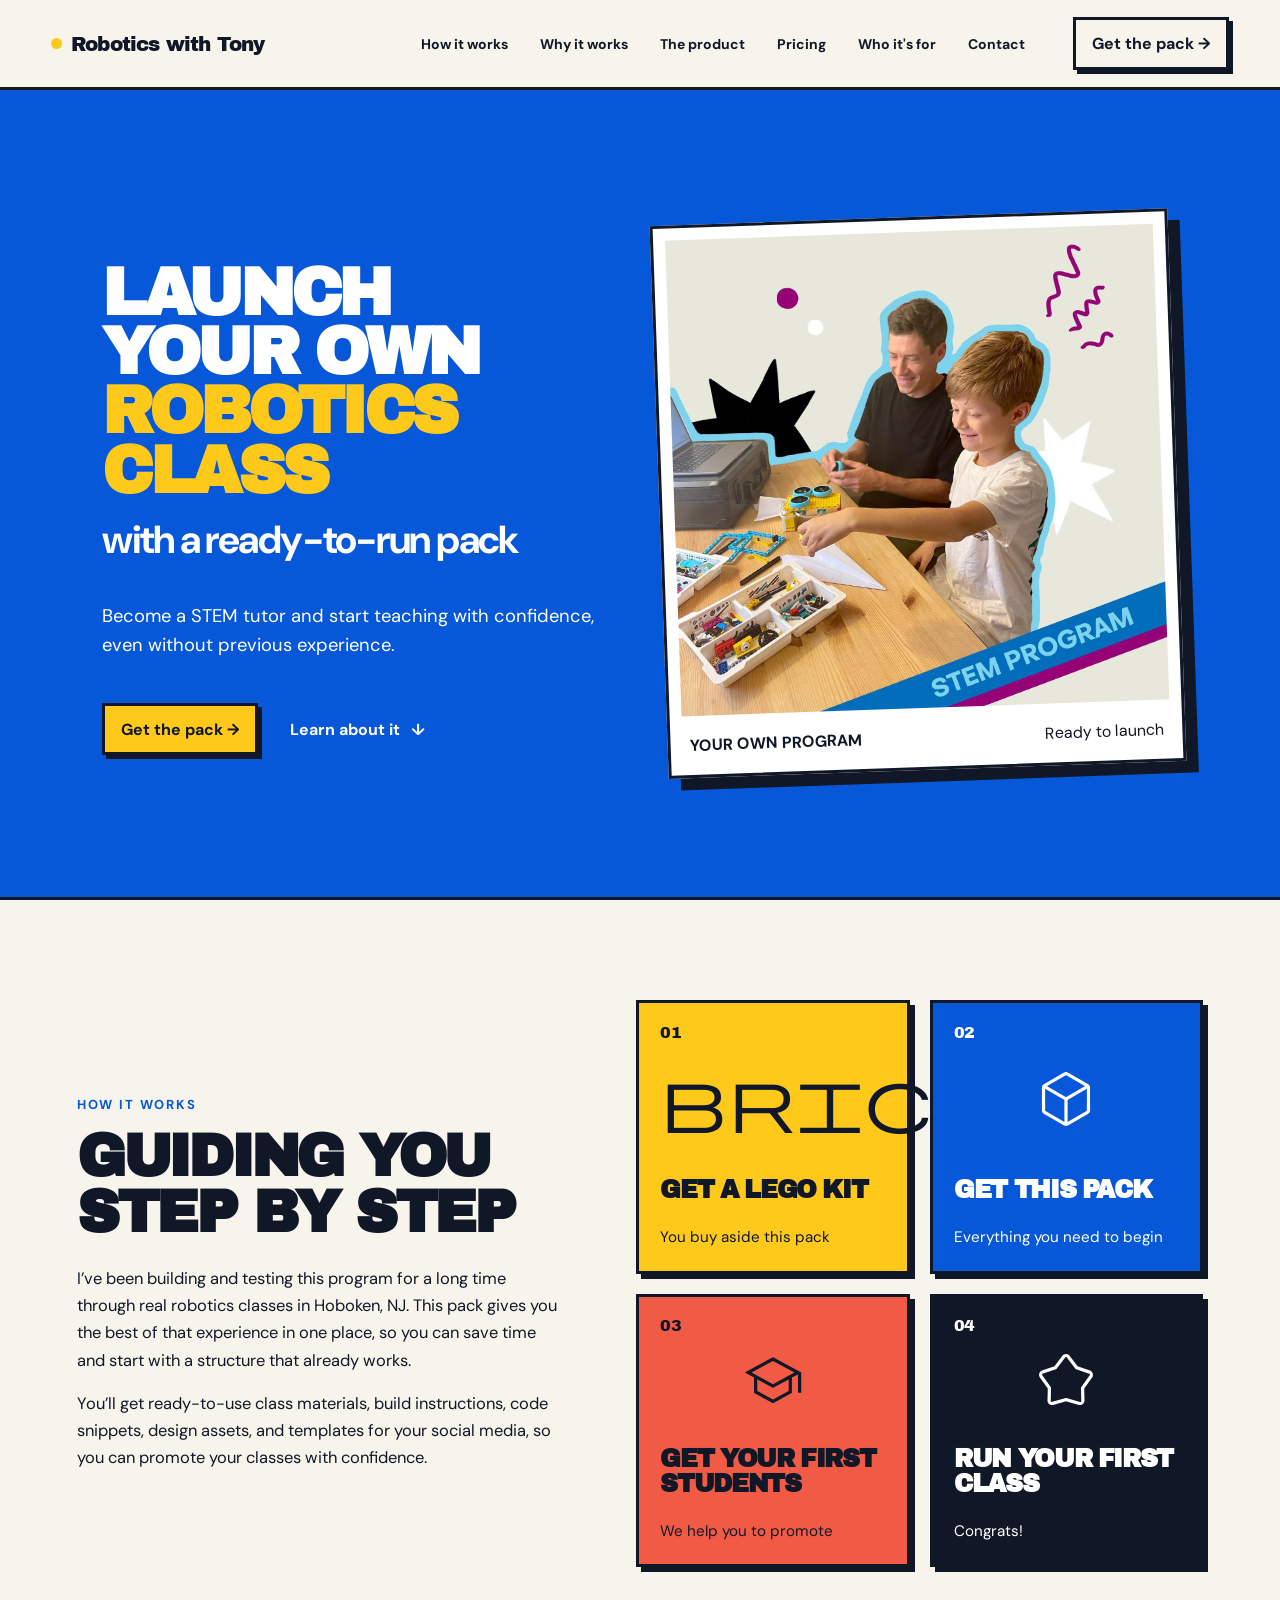
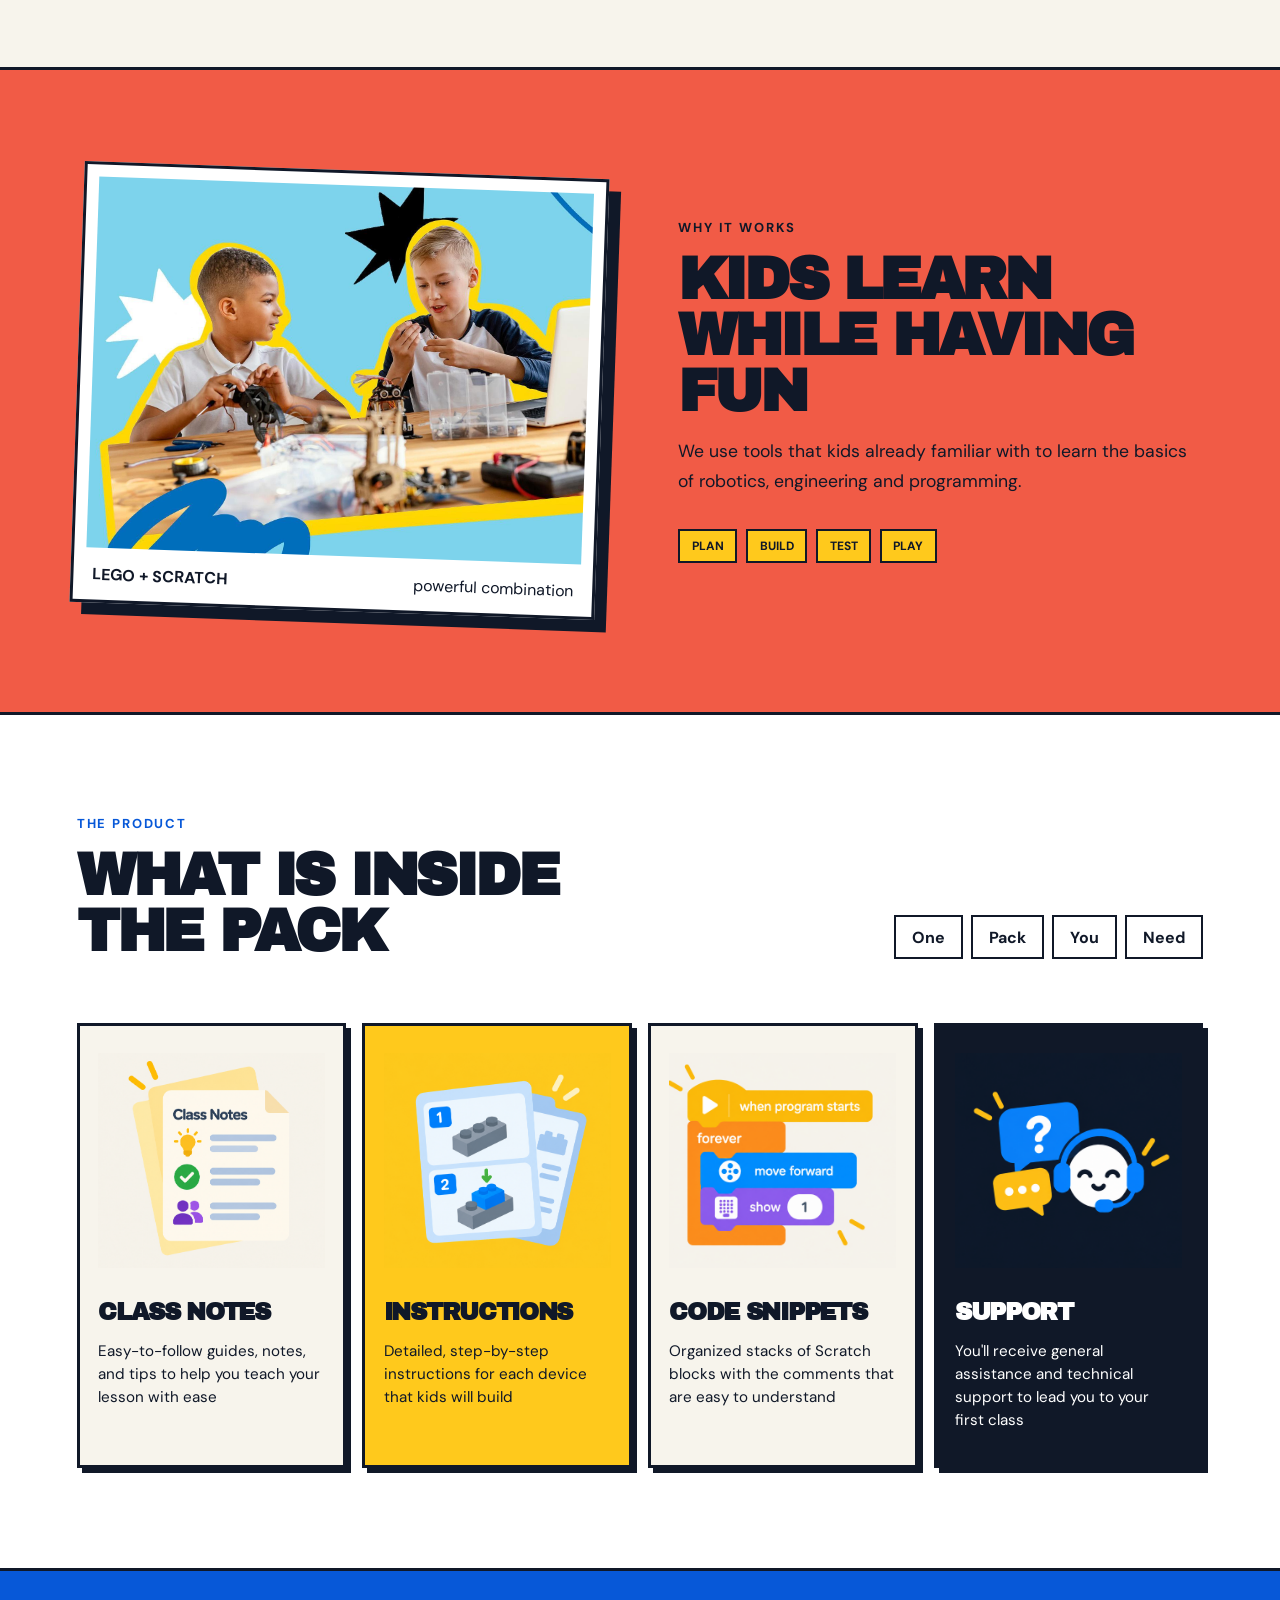
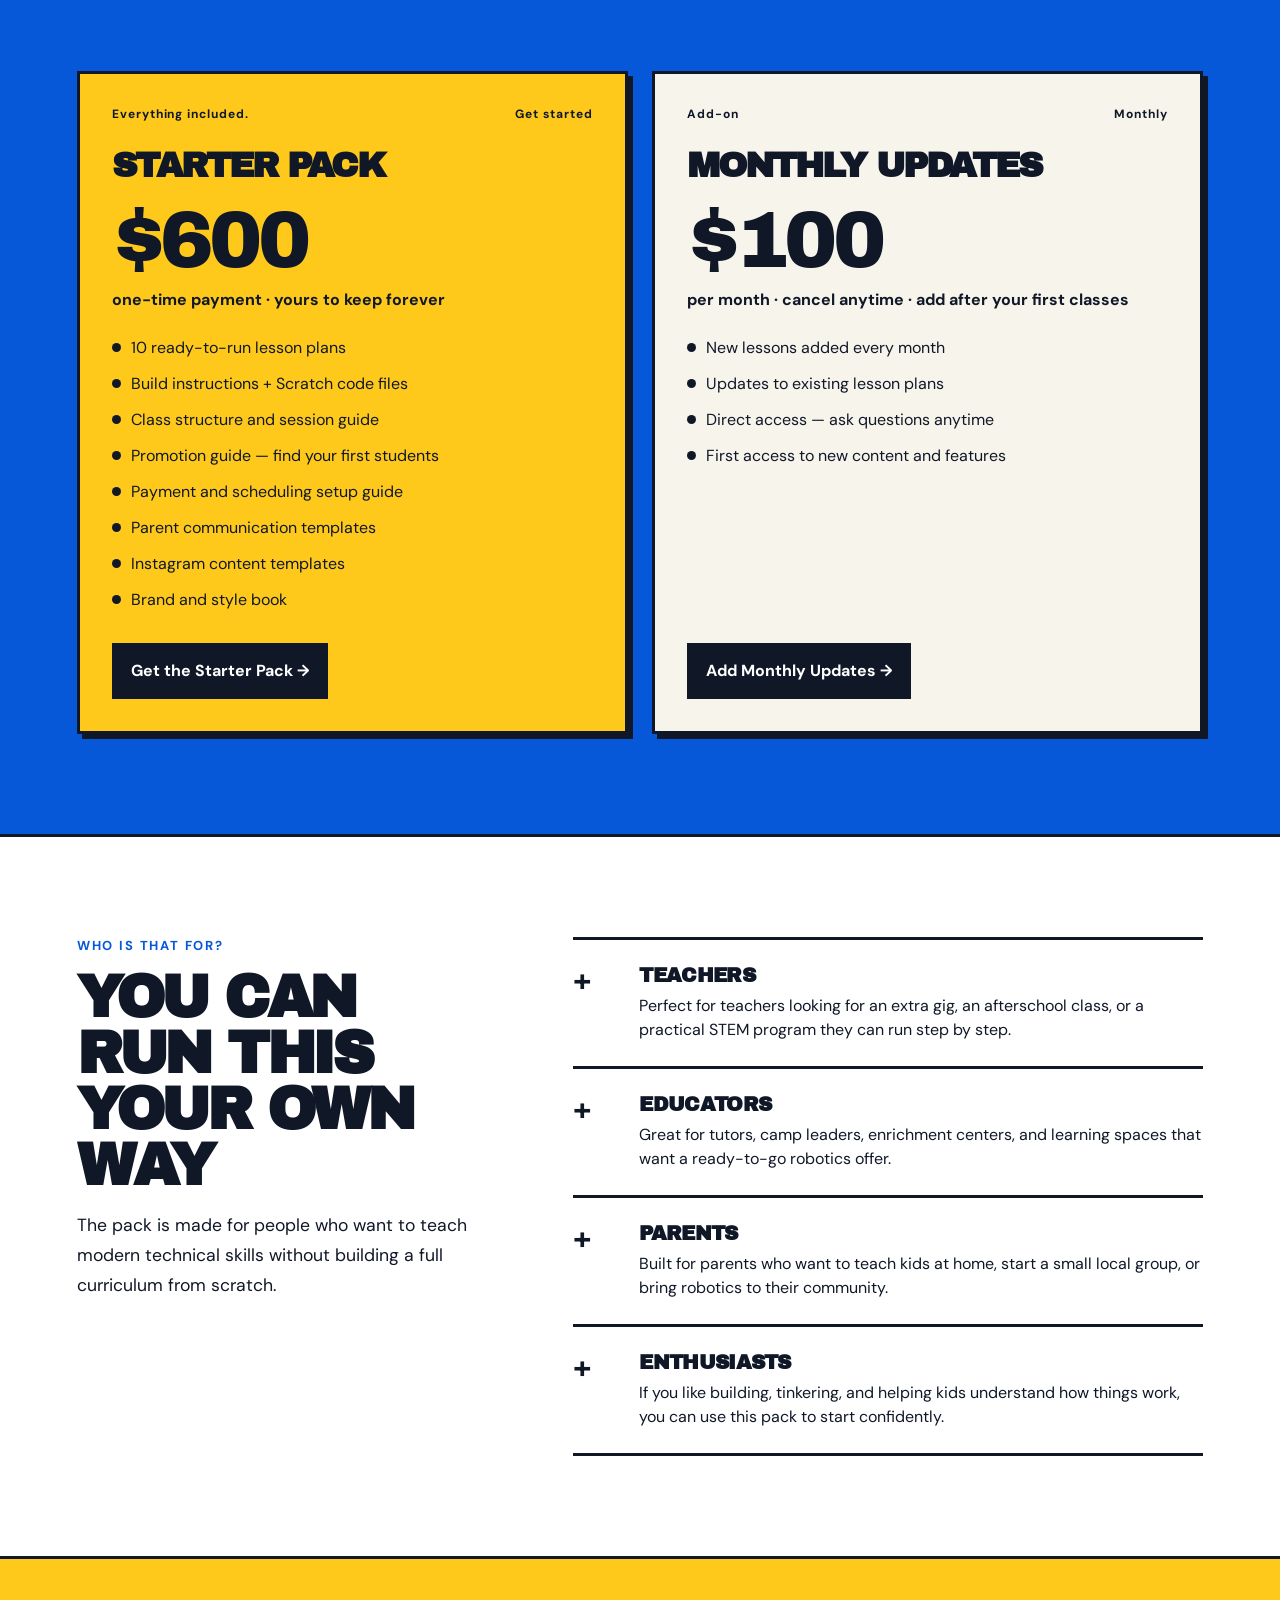
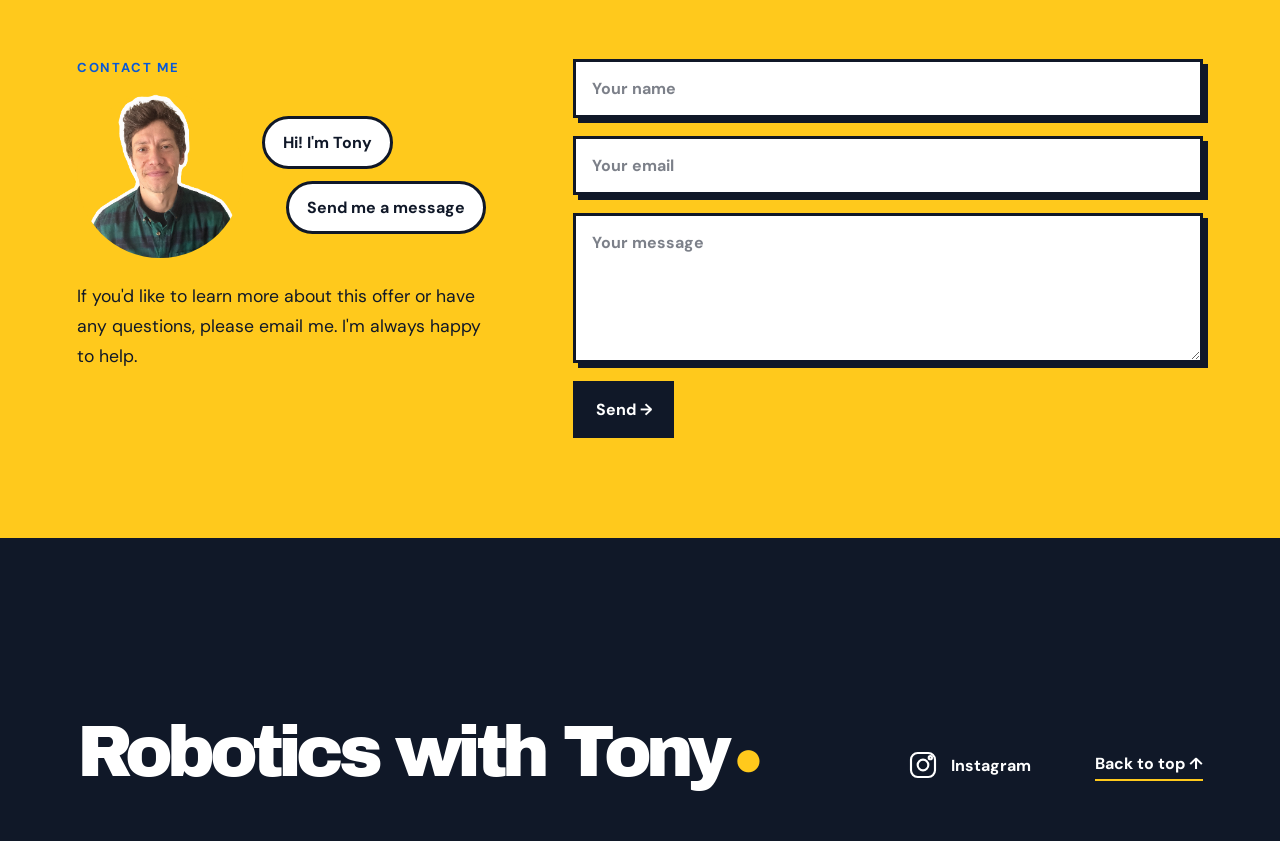
==== index.html @ be244558 "Initial website deployment" ====
<!doctype html>
<html lang="en">
<head>
  <meta charset="utf-8">
  <meta name="viewport" content="width=device-width,initial-scale=1">
  <meta name="description" content="A playful, modular robotics course pack for young builders.">
  <title>Robotics with Tony</title>
  <link href="https://fonts.googleapis.com/css2?family=Material+Symbols+Outlined:opsz,wght,FILL,GRAD@24,300,0,0" rel="stylesheet">
  <link rel="stylesheet" href="styles.css">
</head>
<body>
  <header class="site-header">
    <a class="brand" href="#top" aria-label="Robotics with Tony home"><span class="brand-dot" aria-hidden="true"></span><span>Robotics with Tony</span></a>
    <button class="menu" type="button" aria-expanded="false" aria-controls="main-nav">Menu</button>
    <nav id="main-nav" aria-label="Main navigation">
      <a href="#journey">How it works</a><a href="#project">Why it works</a><a href="#lessons">The product</a><a href="#pricing">Pricing</a><a href="#audience">Who it's for</a><a href="#pack">Contact</a>
    </nav>
    <a class="header-cta" href="payment.html?plan=starter">Get the pack <span aria-hidden="true">→</span></a>
  </header>

  <main id="top">
    <section class="hero">
      <div class="hero-copy">
        <h1 class="hero-title">Launch<br> your own<br><em>robotics class</em></h1><h2 class="hero-subtitle">with a ready-to-run pack</h2>
        <p class="lede">Become a STEM tutor and start teaching with confidence, even without previous experience.</p>
        <div class="hero-actions"><a class="button primary" href="payment.html?plan=starter">Get the pack <span aria-hidden="true">→</span></a><a class="text-link" href="#journey">Learn about it <span>↓</span></a></div>
      </div>
      <figure class="class-photo hero-photo"><img src="Us.jpg" alt="Tony teaching robotics with a student"><figcaption><b>Your own program</b><span>Ready to launch</span></figcaption></figure>
      <!-- <div class="course-stamp" aria-label="Learn, build, play"><span>LEARN · BUILD · PLAY ·</span><strong>8</strong><small>MISSIONS</small></div> -->
    </section>

    <!-- <section class="ticker" aria-label="Course topics"><div>⚙ GEARS & MOTION　 ◆ SENSORS　 ▣ BLOCK CODING　 ⚡ TEAM CHALLENGES　 ⚙ GEARS & MOTION　 ◆ SENSORS　 ▣ BLOCK CODING</div></section> -->

    <section class="journey section" id="journey">
      <div class="section-heading">
        <p class="kicker">How it works</p>
        <h2>Guiding you<br>step by step</h2>
        <div class="journey-intro">
          <p>I’ve been building and testing this program for a long time through real robotics classes in Hoboken, NJ. This pack gives you the best of that experience in one place, so you can save time and start with a structure that already works.</p>
          <p>You’ll get ready-to-use class materials, build instructions, code snippets, design assets, and templates for your social media, so you can promote your classes with confidence.</p>
        </div>
      </div>
      <div class="steps mobile-slider" data-mobile-slider>
        <article class="step yellow"><span class="step-number">01</span><div class="step-icon"><span class="material-symbols-outlined icon-dark" aria-hidden="true">brick</span></div><h2>Get a LEGO Kit</h2><p>You buy aside this pack</p></article>
        <article class="step blue"><span class="step-number">02</span><div class="step-icon"><span class="material-symbols-outlined" aria-hidden="true">deployed_code</span></div><h2>Get this Pack</h2><p>Everything you need to begin</p></article>
        <article class="step coral"><span class="step-number">03</span><div class="step-icon"><span class="material-symbols-outlined icon-dark" aria-hidden="true">school</span></div><h2>Get your first students</h2><p>We help you to promote</p></article>
        <article class="step ink"><span class="step-number">04</span><div class="step-icon"><span class="material-symbols-outlined" aria-hidden="true">kid_star</span></div><h2>Run your first class</h2><p>Congrats!</p></article>
      </div>
    </section>

    <section class="project section" id="project">
      <figure class="class-photo"><img src="Them.jpg" alt="Kids building robots together"><figcaption><b>Lego + Scratch</b><span>powerful combination</span></figcaption></figure>
      <div class="project-copy"><p class="kicker">Why it works</p><h2>Kids learn<br>while having fun</h2><p>We use tools that kids already familiar with to learn the basics of robotics, engineering and programming.</p><div class="project-tags"><span>PLAN</span><span>BUILD</span><span>TEST</span><span>PLAY</span></div></div>
    </section>

    <section class="lessons section" id="lessons">
      <div class="section-heading compact"><div><p class="kicker">The product</p><h2>What is inside<br>the pack</h2></div><div class="filters decor-tags" aria-label="Pack description"><span>One</span><span>Pack</span><span>You</span><span>Need</span></div></div>
      <div class="lesson-grid mobile-slider" data-mobile-slider>
        <article class="lesson" data-category="build"><div class="lesson-art snippet-art"><img src="class_notes.png" alt="Class notes preview"></div><h3>Class notes</h3><p>Easy-to-follow guides, notes, and tips to help you teach your lesson with ease</p></article>
        <article class="lesson featured" data-category="build"><div class="lesson-art snippet-art"><img src="build_instructions.png" alt="Build instructions preview"></div><h3>Instructions</h3><p>Detailed, step-by-step instructions for each device that kids will build</p></article>
        <article class="lesson" data-category="code"><div class="lesson-art snippet-art"><img src="code_snippets.png" alt="Scratch code snippets"></div><h3>Code snippets</h3><p>Organized stacks of Scratch blocks with the comments that are easy to understand</p></article>
        <article class="lesson dark" data-category="code"><div class="lesson-art snippet-art"><img src="support.png" alt="Support and assist preview"></div><h3>Support</h3><p>You'll receive general assistance and technical support to lead you to your first class</p></article>
        <!-- <article class="lesson mini" data-category="code"><h3>Sounds & signals</h3><p>Use color, light, and sound to communicate.</p></article>
        <article class="lesson mini yellow-card" data-category="build"><h3>Useful machines</h3><p>Build a grabber that can lift and carry.</p></article>
        <article class="lesson mini coral-card" data-category="challenge"><h3>Robot relay</h3><p>Plan, test, improve, and race as a team.</p></article>
        <article class="lesson mini blue-card" data-category="challenge"><h3>Invent & present</h3><p>Design an original robot and share its story.</p></article> -->
      </div>
    </section>

    <section class="pricing section" id="pricing">
      <div class="pricing-grid mobile-slider" data-mobile-slider>
        <article class="lesson pricing-card featured">
          <div class="lesson-top"><span>Everything included.</span><span>Get started</span></div>
          <h3>Starter Pack</h3>
          <div class="price">$600</div>
          <p class="price-note">one-time payment · yours to keep forever</p>
          <ul class="pricing-list">
            <li>10 ready-to-run lesson plans</li>
            <li>Build instructions + Scratch code files</li>
            <li>Class structure and session guide</li>
            <li>Promotion guide — find your first students</li>
            <li>Payment and scheduling setup guide</li>
            <li>Parent communication templates</li>
            <li>Instagram content templates</li>
            <li>Brand and style book</li>
          </ul>
          <a class="pricing-button" href="payment.html?plan=starter">Get the Starter Pack →</a>
        </article>
        <article class="lesson pricing-card">
          <div class="lesson-top"><span>Add-on</span><span>Monthly</span></div>
          <h3>Monthly Updates</h3>
          <div class="price">$100</div>
          <p class="price-note">per month · cancel anytime · add after your first classes</p>
          <ul class="pricing-list">
            <li>New lessons added every month</li>
            <li>Updates to existing lesson plans</li>
            <li>Direct access — ask questions anytime</li>
            <li>First access to new content and features</li>
          </ul>
          <a class="pricing-button" href="payment.html?plan=monthly">Add Monthly Updates →</a>
        </article>
      </div>
    </section>

    <section class="audience section" id="audience">
      <div>
        <p class="kicker">Who is that for?</p>
        <h2>You can run this<br>your own way</h2>
        <p>The pack is made for people who want to teach modern technical skills without building a full curriculum from scratch.</p>
      </div>
      <div class="pack-list audience-list">
        <article><span>+</span><h3>Teachers</h3><p>Perfect for teachers looking for an extra gig, an afterschool class, or a practical STEM program they can run step by step.</p></article>
        <article><span>+</span><h3>Educators</h3><p>Great for tutors, camp leaders, enrichment centers, and learning spaces that want a ready-to-go robotics offer.</p></article>
        <article><span>+</span><h3>Parents</h3><p>Built for parents who want to teach kids at home, start a small local group, or bring robotics to their community.</p></article>
        <article><span>+</span><h3>Enthusiasts</h3><p>If you like building, tinkering, and helping kids understand how things work, you can use this pack to start confidently.</p></article>
      </div>
    </section>

    <section class="pack section" id="pack">
      <div>
        <p class="kicker">Contact me</p>
        <div class="contact-portrait-wrap" aria-label="Message Tony">
          <figure class="contact-portrait"><img src="tony-story-portrait-ffc91c.png" alt="Tony"></figure>
          <div class="contact-bubbles">
            <p>Hi! I'm Tony</p>
            <p>Send me a message</p>
          </div>
        </div>
        <p class="contact-note">If you'd like to learn more about this offer or have any questions, please email me. I'm always happy to help.</p>
      </div>
      <form class="contact-form" action="https://formspree.io/f/xljdgrby" method="POST" data-redirect="thanks.html">
        <input type="text" name="name" placeholder="Your name" aria-label="Your name" required>
        <input type="email" name="email" placeholder="Your email" aria-label="Your email" required>
        <textarea name="message" placeholder="Your message" aria-label="Your message" required></textarea>
        <button type="submit">Send →</button>
      </form>
    </section>
  </main>

  <footer><div class="footer-mark">Robotics with Tony<span>●</span></div><a class="footer-instagram" href="https://www.instagram.com/pixl_robotics/" target="_blank" rel="noreferrer" aria-label="Open pixl_robotics on Instagram"><svg viewBox="0 0 24 24" aria-hidden="true"><rect x="3" y="3" width="18" height="18" rx="5"></rect><circle cx="12" cy="12" r="4"></circle><circle cx="17.5" cy="6.5" r="1.2"></circle></svg><span>Instagram</span></a><a href="#top">Back to top ↑</a></footer>
  <script src="script.js"></script>
</body>
</html>
---- styles.css ----
@import url('https://fonts.googleapis.com/css2?family=Archivo+Black&family=DM+Sans:wght@400;600;700&display=swap');
:root{--ink:#101828;--blue:#0758d8;--yellow:#ffc91c;--coral:#f15b46;--paper:#f7f4ec;--white:#fff;--line:3px solid var(--ink)}
*{box-sizing:border-box}html{scroll-behavior:smooth}body{margin:0;background:var(--paper);color:var(--ink);font-family:'DM Sans',sans-serif;font-size:16px}a{color:inherit;text-decoration:none}button{font:inherit}img{max-width:100%;display:block}.site-header{height:90px;padding:0 4vw;display:flex;align-items:center;gap:3rem;background:var(--paper);border-bottom:var(--line);position:relative;z-index:10}.brand{display:flex;align-items:center;gap:.65rem;font:16px/0.82 'Archivo Black';letter-spacing:-.04em;margin-right:auto}.brand-mark{display:grid;grid-template-columns:repeat(2,12px);gap:3px;transform:rotate(-5deg)}.brand-mark i{width:12px;height:12px;background:var(--yellow);border:2px solid var(--ink);border-radius:2px}.brand-mark i:nth-child(2){background:var(--coral)}.brand-mark i:nth-child(3){background:var(--blue)}.site-header nav{display:flex;gap:2rem;font-weight:700;font-size:14px}.site-header nav a:hover{text-decoration:underline;text-underline-offset:5px}.header-cta,.button{font-weight:700;border:var(--line);padding:.8rem 1rem;box-shadow:4px 4px 0 var(--ink);transition:.15s}.header-cta:hover,.button:hover{transform:translate(2px,2px);box-shadow:2px 2px 0 var(--ink)}.menu{display:none;background:none;border:var(--line);padding:.45rem .7rem}.hero{min-height:680px;display:grid;grid-template-columns:44% 56%;position:relative;border-bottom:var(--line);overflow:hidden}.hero-image{background:url('Us.jpg') center/cover no-repeat;border-right:var(--line);min-height:600px}.hero-copy{padding:6vw 5vw;background:var(--blue);color:white;display:flex;flex-direction:column;align-items:flex-start;justify-content:center}.eyebrow,.kicker{font-weight:700;text-transform:uppercase;letter-spacing:.14em;font-size:13px}.eyebrow span{background:var(--yellow);color:var(--ink);padding:.4rem .6rem;margin-right:.7rem;border:2px solid var(--ink)}h1,h2,h3{font-family:'Archivo Black';text-transform:uppercase;margin:0;letter-spacing:-.055em}h1{font-size:clamp(3.8rem,7vw,7.4rem);line-height:.88;margin:2rem 0}h1 em{color:var(--yellow);font-style:normal}.lede{max-width:500px;font-size:1.15rem;line-height:1.6}.hero-actions{display:flex;align-items:center;gap:2rem;margin-top:1.5rem}.button.primary{background:var(--yellow);color:var(--ink)}.text-link{font-weight:700}.text-link span{margin-left:.4rem}.course-stamp{position:absolute;left:calc(44% - 72px);bottom:45px;width:144px;height:144px;border:var(--line);border-radius:50%;background:var(--coral);display:flex;flex-direction:column;align-items:center;justify-content:center;transform:rotate(6deg);color:var(--ink)}.course-stamp span{position:absolute;top:12px;font-size:9px;font-weight:700;letter-spacing:.16em}.course-stamp strong{font:3.5rem/1 'Archivo Black'}.course-stamp small{font-weight:700}.ticker{overflow:hidden;white-space:nowrap;background:var(--yellow);border-bottom:var(--line);padding:13px 0;font-weight:700;letter-spacing:.08em}.ticker div{width:max-content;animation:scroll 22s linear infinite}@keyframes scroll{to{transform:translateX(-50%)}}.section{padding:100px 6vw;border-bottom:var(--line)}.section-heading{display:grid;grid-template-columns:1fr 1fr;gap:3rem;align-items:end;margin-bottom:4rem}.section-heading h2,.project h2,.pack h2{font-size:clamp(2.8rem,6vw,5.8rem);line-height:.95}.section-heading>p:last-child{max-width:480px;font-size:1.1rem;line-height:1.7}.kicker{color:var(--blue);margin:0 0 1rem}.steps{display:grid;grid-template-columns:repeat(4,1fr);border:var(--line)}.step{min-height:330px;padding:1.5rem;display:flex;flex-direction:column;border-right:var(--line)}.step:last-child{border:0}.step>span{font-weight:700}.step-icon{font-size:4rem;margin:auto;text-align:center}.step h3{font-size:1.8rem;margin-bottom:.5rem}.step p{line-height:1.5;margin-bottom:0}.yellow{background:var(--yellow)}.blue{background:var(--blue);color:white}.coral{background:var(--coral)}.ink{background:var(--ink);color:white}.lessons{background:white}.section-heading.compact{grid-template-columns:1fr auto}.filters{display:flex;flex-wrap:wrap;gap:.5rem}.filters button{border:2px solid var(--ink);background:white;padding:.6rem 1rem;font-weight:700;cursor:pointer}.filters button.active{background:var(--ink);color:white}.lesson-grid{display:grid;grid-template-columns:repeat(4,1fr);gap:18px}.lesson{border:var(--line);padding:1.35rem;min-height:410px;display:flex;flex-direction:column;box-shadow:5px 5px 0 var(--ink);transition:.25s;background:var(--paper)}.lesson:hover{transform:translateY(-5px)}.lesson[hidden]{display:none}.lesson-top{display:flex;justify-content:space-between;font-size:12px;font-weight:700;letter-spacing:.08em}.lesson-art{height:150px;margin:1.5rem 0;display:flex;align-items:center;justify-content:center}.gear{font-size:8rem;color:var(--blue)}.wheels{gap:5px}.wheels i{width:70px;height:70px;background:var(--ink);border:15px solid var(--blue);border-radius:50%}.wheels b{width:60px;height:20px;background:var(--coral);border:3px solid var(--ink)}.blocks{flex-direction:column}.blocks i{width:125px;height:32px;background:var(--blue);border:3px solid var(--ink);border-radius:14px}.blocks i:nth-child(2){width:155px;background:var(--yellow)}.blocks i:nth-child(3){width:100px;background:var(--coral)}.sensor{gap:15px}.sensor div{width:75px;height:75px;background:white;border:8px solid var(--ink);border-radius:50%;color:var(--blue);display:grid;place-items:center}.lesson h3{font-size:1.65rem}.lesson p{line-height:1.5}.lesson-open{border:0;border-top:2px solid currentColor;background:transparent;color:inherit;padding:.9rem 0 0;margin-top:auto;display:flex;justify-content:space-between;font-weight:700;cursor:pointer}.lesson-detail{display:grid;grid-template-rows:0fr;transition:.25s}.lesson-detail>*{overflow:hidden;margin:0}.lesson.expanded .lesson-detail{grid-template-rows:1fr}.lesson.expanded .lesson-detail ul{margin:.8rem 0 0;padding-left:1.2rem}.lesson.featured{background:var(--yellow)}.lesson.dark{background:var(--ink);color:white}.lesson.mini{min-height:230px}.lesson.mini h3{margin-top:auto}.yellow-card{background:var(--yellow)}.coral-card{background:var(--coral)}.blue-card{background:var(--blue);color:white}.project{display:grid;grid-template-columns:1fr 1fr;gap:6vw;background:var(--coral);align-items:center}.project-copy>p:not(.kicker){max-width:550px;font-size:1.1rem;line-height:1.7}.project .kicker{color:var(--ink)}.project-tags{display:flex;flex-wrap:wrap;gap:.6rem;margin-top:2rem}.project-tags span{border:2px solid var(--ink);padding:.45rem .7rem;font-size:12px;font-weight:700;background:var(--yellow)}.class-photo{margin:0;background:white;border:var(--line);padding:12px;box-shadow:12px 12px 0 var(--ink);transform:rotate(2deg)}.class-photo img{aspect-ratio:4/3;object-fit:cover}.class-photo figcaption{padding:1rem .4rem .2rem;display:flex;justify-content:space-between;gap:1rem}.class-photo figcaption b{text-transform:uppercase}.pack{background:var(--yellow);display:grid;grid-template-columns:.8fr 1.2fr;gap:6vw}.pack-list article{display:grid;grid-template-columns:50px 1fr;gap:0 1rem;border-top:var(--line);padding:1.5rem 0}.pack-list article:last-child{border-bottom:var(--line)}.pack-list span{grid-row:1/3;font-weight:700}.pack-list h3{font-size:1.4rem}.pack-list p{margin:.5rem 0 0;line-height:1.5}footer{min-height:300px;background:var(--ink);color:white;padding:60px 6vw;display:flex;align-items:flex-end;gap:4rem}footer .footer-mark{font:clamp(3rem,7vw,6rem)/.8 'Archivo Black';letter-spacing:-.08em;margin-right:auto}footer .footer-mark span{color:var(--yellow)}footer p{line-height:1.6}footer a{font-weight:700;border-bottom:2px solid var(--yellow);padding-bottom:.3rem}
@media(max-width:980px){.site-header nav,.header-cta{display:none}.menu{display:block}.site-header nav.open{display:flex;position:absolute;top:87px;left:0;right:0;background:var(--paper);border-bottom:var(--line);padding:1.5rem 4vw;flex-direction:column}.hero{grid-template-columns:1fr}.hero-image{min-height:430px;border-right:0;border-bottom:var(--line)}.course-stamp{left:auto;right:25px;bottom:calc(50% - 40px)}.steps,.lesson-grid{grid-template-columns:repeat(2,1fr)}.step:nth-child(2){border-right:0}.step:nth-child(-n+2){border-bottom:var(--line)}.project,.pack{grid-template-columns:1fr}.section-heading{grid-template-columns:1fr}.section-heading.compact{grid-template-columns:1fr}}
@media(max-width:980px){.site-header .subpage-cta{display:inline-flex;margin-left:auto}.site-header:has(.subpage-cta) nav{display:none}}
@media(max-width:620px){.site-header{height:76px}.site-header nav.open{top:73px}.hero-image{min-height:330px}.hero-copy{padding:60px 6vw}.hero-actions{align-items:flex-start;flex-direction:column}.course-stamp{width:108px;height:108px;right:14px;bottom:calc(61% - 45px)}.course-stamp strong{font-size:2.7rem}.course-stamp span{display:none}.section{padding:72px 5vw}.steps,.lesson-grid{grid-template-columns:1fr}.step{border-right:0;border-bottom:var(--line)!important}.step:last-child{border-bottom:0!important}.section-heading.compact{align-items:start}.filters{margin-top:-2rem}.project{gap:3rem}.class-photo figcaption{flex-direction:column}footer{align-items:flex-start;flex-direction:column;gap:2rem}.footer-mark{margin-top:1rem}}
@media(prefers-reduced-motion:reduce){html{scroll-behavior:auto}.ticker div{animation:none}.lesson,.lesson-detail{transition:none}}
.hero-image{background:url('Us.jpg') center/cover no-repeat}
.no-photo{background:var(--blue);min-height:360px;display:flex;flex-direction:column;justify-content:flex-end}.robot-mark{flex:1;display:grid;place-items:center;font-size:10rem;color:var(--yellow);text-shadow:7px 7px 0 var(--ink)}.no-photo figcaption{background:white;color:var(--ink)}
.step-icon .material-symbols-outlined{font-size:4.25rem;color:rgba(255,255,255,.82);font-variation-settings:'FILL' 0,'wght' 300,'GRAD' 0,'opsz' 48}
.step-icon .material-symbols-outlined.icon-dark{color:rgba(16,24,40,.82)}
.pricing{background:var(--blue)}
.pricing-grid{display:grid;grid-template-columns:repeat(2,minmax(0,1fr));gap:24px}
.pricing-card{min-height:620px;padding:2rem}
.pricing-card h3{font-size:2.2rem;margin-top:1.5rem}
.pricing-card.featured{background:var(--yellow);color:var(--ink)}
.price{font:5rem/.9 'Archivo Black';letter-spacing:-.055em;margin:1.3rem 0 .7rem}
.price-note{font-weight:700;margin:0 0 1.5rem;line-height:1.45}
.pricing-list{list-style:none;margin:0 0 2rem;padding:0;display:grid;gap:.8rem;line-height:1.45}
.pricing-list li{display:flex;gap:.65rem}
.pricing-list li::before{content:"";width:9px;height:9px;margin-top:.45rem;border-radius:50%;background:currentColor;flex:0 0 9px}
.pricing-card:hover{transform:none}
.pricing-button{margin-top:auto;display:inline-flex;align-items:center;justify-content:center;width:max-content;border:var(--line);background:var(--ink);color:white;padding:.9rem 1rem;font-weight:700;box-shadow:none;transition:transform .15s}
.pricing-button:hover{transform:translateY(-5px)}
.pricing-card.featured .pricing-button{box-shadow:none}
@media(max-width:980px){.pricing-grid{grid-template-columns:1fr}.pricing-card{min-height:auto}}
.hero{min-height:calc(100vh - 90px);display:grid;grid-template-columns:1fr 1fr;gap:3vw;background:var(--blue);align-items:center;padding:90px 8vw;border-bottom:var(--line);overflow:visible}
.hero-copy{padding:0;background:transparent;color:white}
.hero-title{font-size:clamp(2.85rem,5.15vw,5.65rem);line-height:.9;margin:2rem 0}
.hero-title em{color:var(--yellow);font-style:normal}
.hero-subtitle{text-transform:none;font-family:'DM Sans',sans-serif;font-size:clamp(1.75rem,3.05vw,3.4rem);font-weight:700;letter-spacing:-.04em;line-height:1;margin:-.8rem 0 1.5rem}
.hero-photo{transform:rotate(-2deg)}
.hero-photo img{aspect-ratio:4/3.9;object-fit:cover}
.hero-photo figcaption{padding:1.15rem .45rem .45rem}
@media(max-width:980px){.hero{grid-template-columns:1fr;min-height:auto}.hero-photo{max-width:680px}.hero-copy{padding:0}}
.brand{font-size:20px;line-height:1;letter-spacing:-.04em}
.brand-dot{width:11px;height:11px;border-radius:50%;background:var(--yellow);align-self:center;margin:0 -.1rem 0 0}
footer .footer-mark{font-size:clamp(2.4rem,5.6vw,4.8rem)}
footer .footer-mark span{display:inline-block;font-size:.72em;margin-left:.12em}
footer .footer-instagram{display:inline-flex;align-items:center;gap:.75rem;font-weight:700;border-bottom:0;padding-bottom:0}
footer .footer-instagram svg{width:32px;height:32px;fill:none;stroke:white;stroke-width:1.6}
.story{display:grid;align-items:center;min-height:560px;padding:100px 6vw;background:#F7F4EC;border-bottom:0}
.story-intro{display:grid;align-content:center;justify-items:start;width:100%}
.story-title-row{display:flex;align-items:center;gap:2rem;margin-bottom:1.8rem}
.story-portrait{width:clamp(150px,14vw,220px);height:clamp(150px,14vw,220px);margin:0;border-radius:50%;background:var(--yellow);overflow:hidden;flex:0 0 auto}
.story-portrait img{width:100%;height:100%;object-fit:cover;object-position:center top;transform:scale(1.16)}
.story h2{font-size:clamp(2.45rem,4.6vw,4.6rem);line-height:.95}
.story-copy{display:grid;grid-template-columns:1fr 1fr;gap:6vw;width:100%}
.story-copy div{display:grid;gap:1rem}
.story-copy p{font-size:1.08rem;line-height:1.7;margin:0}
@media(max-width:700px){.story{padding:72px 5vw}.story-title-row{align-items:flex-start;flex-direction:column;gap:1.4rem}.story-portrait{width:150px;height:150px}.story-copy{grid-template-columns:1fr}}
@media(max-width:620px){.contact-portrait-wrap{align-items:flex-start;flex-direction:column}.contact-bubbles p{max-width:100%}.contact-bubbles p:nth-child(2){margin-left:0}}
.journey{display:grid;grid-template-columns:.85fr 1fr;gap:6vw;align-items:center}
.journey .section-heading{display:block;margin-bottom:0}
.journey .section-heading h2{font-size:clamp(2.45rem,4.6vw,4.6rem);line-height:.95;margin-bottom:1.5rem}
.journey .section-heading>p:last-child{max-width:440px}
.journey-intro{display:grid;gap:1rem;max-width:540px}
.journey-intro p{margin:0;font-size:1.03rem;line-height:1.65}
.journey .steps{justify-self:end;width:min(100%,620px);display:grid;grid-template-columns:repeat(2,minmax(0,1fr));gap:20px;border:0}
.journey .step{aspect-ratio:1/1;min-height:0;border:var(--line);padding:1.35rem;box-shadow:5px 5px 0 var(--ink)}
.journey .step-number{font:1rem/1 'Archivo Black';letter-spacing:-.04em}
.journey .step:nth-child(2n){border-right:var(--line)}
.journey .step:nth-child(n+3){border-bottom:var(--line)}
.journey .step h2{font-size:1.55rem;line-height:1;margin-bottom:.5rem}
.journey .step p{font-size:.95rem}
@media(max-width:980px){.journey{grid-template-columns:1fr}.journey .steps{justify-self:stretch;width:100%}}
@media(max-width:980px){.audience>div:first-child,.pack>div:first-child{padding-left:0}}
@media(max-width:620px){.journey .steps{grid-template-columns:1fr}.journey .step{aspect-ratio:auto;min-height:240px;border-right:0!important;border-bottom:var(--line)!important}.journey .step:last-child{border-bottom:0!important}}
.journey .step.blue .material-symbols-outlined,
.journey .step.ink .material-symbols-outlined{color:white!important}
.journey .step.yellow .material-symbols-outlined,
.journey .step.coral .material-symbols-outlined{color:var(--ink)!important}
.snippet-art{height:230px;margin:.5rem 0 1.6rem;overflow:hidden;border:0;background:white}
.snippet-art img{width:100%;height:100%;object-fit:cover;object-position:center}
.snippet-art + h3{margin-top:.35rem}
.lessons .lesson-grid{width:100%;margin-left:0;grid-template-columns:repeat(4,minmax(0,1fr));gap:16px}
.lessons .lesson{min-height:390px;padding:1.15rem}
.lessons .snippet-art{height:215px}
.lessons .lesson h3{font-size:1.5rem}
.lessons .lesson p{font-size:.95rem}
@media(max-width:980px){.lessons .lesson-grid{width:100%;margin-left:0}}
@media(min-width:621px) and (max-width:980px){
  .lessons .lesson-grid{grid-template-columns:repeat(2,minmax(0,1fr));gap:18px}
  .lessons .lesson{min-height:430px}
}
.section-heading h2,
.project h2,
.pack h2,
.audience h2{font-size:clamp(2.45rem,4.6vw,4.6rem);line-height:.95}
.audience{background:white;display:grid;grid-template-columns:.8fr 1.2fr;gap:6vw}
.audience>div>p:not(.kicker){max-width:420px;font-size:1.1rem;line-height:1.7}
.audience-list span{font-size:2rem;line-height:1;font-weight:700}
.audience-list h3{font-size:1.25rem;letter-spacing:-.035em}
@media(max-width:980px){.audience{grid-template-columns:1fr}}
.decor-tags span{border:2px solid var(--ink);background:white;padding:.6rem 1rem;font-weight:700}
.contact-note{max-width:440px;font-size:1.1rem;line-height:1.7;margin:1.25rem 0 0}
.contact-portrait-wrap{display:flex;align-items:center;gap:1.2rem;margin:1rem 0 1.5rem}
.contact-portrait{width:clamp(140px,13vw,210px);height:clamp(140px,13vw,210px);margin:0;border-radius:50%;background:var(--yellow);overflow:hidden;flex:0 0 auto}
.contact-portrait img{width:100%;height:100%;object-fit:cover;object-position:center top;transform:scale(1.16)}
.contact-bubbles{display:grid;gap:.75rem}
.contact-bubbles p{width:max-content;max-width:min(260px,42vw);margin:0;background:white;border:var(--line);border-radius:999px;padding:.8rem 1.1rem;font-weight:700}
.contact-bubbles p:nth-child(2){margin-left:1.5rem}
.contact-form{display:grid;gap:18px;align-content:start}
.contact-form input,
.contact-form textarea{width:100%;border:var(--line);background:white;color:var(--ink);padding:1rem;font:inherit;font-weight:700;box-shadow:5px 5px 0 var(--ink)}
.contact-form textarea{min-height:150px;resize:vertical}
.contact-form input::placeholder,
.contact-form textarea::placeholder{color:rgba(16,24,40,.55)}
.contact-form button{width:max-content;border:var(--line);background:var(--ink);color:white;padding:.95rem 1.2rem;font-weight:700;cursor:pointer;box-shadow:none;transition:transform .15s}
.contact-form button:hover{transform:translateY(-5px)}
.payment-main{min-height:calc(100vh - 90px);background:var(--blue);padding:90px 8vw;border-bottom:var(--line)}
.payment-hero{display:grid;grid-template-columns:1fr 1fr;gap:5vw;align-items:stretch}
.payment-copy{color:white;display:flex;flex-direction:column;min-height:520px}
.payment-copy .kicker{color:var(--yellow)}
.payment-copy h1{font-size:clamp(2.75rem,5vw,5.3rem)}
.payment-copy p{max-width:520px;font-size:1.1rem;line-height:1.7}
.payment-options{display:grid;grid-template-columns:repeat(2,minmax(0,1fr));gap:24px}
.payment-options.single{grid-template-columns:minmax(0,1fr)}
.payment-card{min-height:520px}
.payment-card[hidden]{display:none}
.payment-actions{display:flex;flex-wrap:wrap;align-items:center;gap:1rem;margin-top:auto}
.payment-card .pricing-button{margin-top:0}
.payment-card.featured{background:var(--yellow);color:var(--ink)}
.payment-note{margin-top:1.4rem;color:white;font-weight:700;line-height:1.5}
.payment-note a{border-bottom:2px solid var(--yellow)}
.payment-back{display:inline-flex;width:max-content;border:var(--line);background:white;color:var(--ink);padding:.9rem 1rem;font-weight:700;box-shadow:none;transition:transform .15s}
.payment-back:hover{transform:translateY(-5px)}
@media(max-width:980px){.payment-hero,.payment-options{grid-template-columns:1fr}.payment-main{padding:72px 5vw}.payment-copy h1{font-size:clamp(2.45rem,10.5vw,3.9rem)}}
.thanks-main{min-height:calc(100vh - 90px);display:grid;place-items:center;background:var(--blue);padding:90px 6vw;border-bottom:var(--line)}
.thanks-card{width:min(760px,100%);background:var(--yellow);border:var(--line);box-shadow:12px 12px 0 var(--ink);padding:clamp(2rem,6vw,4rem)}
.thanks-card .kicker{color:var(--ink)}
.thanks-card h1{font-size:clamp(3rem,7vw,6rem);line-height:.9;margin:1rem 0}
.thanks-card p:not(.kicker){max-width:560px;font-size:1.2rem;line-height:1.6;margin:0 0 2rem}
.mobile-slider-dots{display:none}
@media(max-width:620px){
  .site-header{position:fixed;top:14px;right:14px;width:auto;height:auto;padding:0;background:transparent;border:0;z-index:50}
  .brand{display:none}
  .menu{display:block;margin-left:0;background:var(--paper)}
  .site-header nav.open{position:fixed;top:64px;left:5vw;right:5vw;border:var(--line);padding:1.2rem;background:var(--paper);box-shadow:5px 5px 0 var(--ink)}
  .hero{padding:56px 5vw;gap:2rem}
  .hero-title{font-size:clamp(2.65rem,14vw,4.6rem)}
  .hero-subtitle{font-size:clamp(1.5rem,8vw,2.4rem)}
  .hero-photo{max-width:100%;transform:rotate(-1deg)}
  .project,.audience,.pack{display:grid;grid-template-columns:1fr;gap:2.5rem}
  .section-heading{margin-bottom:2rem}
  .decor-tags{display:none}
  .mobile-slider{display:flex!important;grid-template-columns:none!important;gap:28vw!important;overflow-x:auto;overscroll-behavior-x:contain;scroll-snap-type:x mandatory;scroll-padding-inline:10vw;padding:0 10vw 12px;border:0!important;margin:0 calc(50% - 50vw);scrollbar-width:none}
  .mobile-slider::-webkit-scrollbar{display:none}
  .mobile-slider>article{flex:0 0 80%;scroll-snap-align:center}
  .journey .steps{width:100%;justify-self:stretch}
  .journey .step{aspect-ratio:1/1;min-height:270px;border:var(--line)!important}
  .lessons .lesson-grid{width:100%;margin-left:0}
  .lessons .lesson-grid.mobile-slider{gap:72px!important;scroll-padding-inline:20px;padding:0 20px 12px;margin:0;width:100%}
  .lessons .lesson-grid.mobile-slider>article{flex:0 0 calc(100% - 40px);max-width:calc(100% - 40px);scroll-snap-align:start}
  .lessons .lesson{min-height:552px;padding:1.25rem;justify-content:flex-start}
  .lessons .snippet-art{height:285px;margin:.5rem 0 2.25rem;background:transparent}
  .lessons .snippet-art img{object-fit:contain}
  .lessons .lesson h3{margin-top:0}
  .lessons .lesson p{overflow-wrap:break-word}
  .mobile-slider .lesson:hover,
  .mobile-slider .step:hover,
  .mobile-slider .pricing-card:hover,
  .pricing-button:hover,
  .contact-form button:hover,
  .button:hover,
  .header-cta:hover{transform:none!important}
  .mobile-slider .lesson:hover,
  .mobile-slider .step:hover,
  .mobile-slider .pricing-card:hover{box-shadow:5px 5px 0 var(--ink)!important}
  .pricing-button:hover,
  .contact-form button:hover{box-shadow:none!important}
  .button:hover,
  .header-cta:hover{box-shadow:4px 4px 0 var(--ink)!important}
  .pricing-grid{grid-template-columns:none}
  .pricing-grid.mobile-slider{gap:18vw!important;scroll-padding-inline:5vw;padding:0 5vw 12px}
  .pricing-grid.mobile-slider>article{flex-basis:90vw;scroll-snap-align:center}
  .pricing-card{min-height:auto}
  .mobile-slider-dots{display:flex;justify-content:center;gap:.55rem;margin:1rem 0 0}
  .mobile-slider-dots button{width:10px;height:10px;border:2px solid var(--ink);border-radius:50%;background:transparent;padding:0;cursor:pointer}
  .mobile-slider-dots button.active{background:var(--ink)}
  .journey .mobile-slider{display:grid!important;grid-template-columns:repeat(2,minmax(0,1fr))!important;gap:10px!important;overflow:visible;width:min(100%,360px);padding:0;margin:0 auto}
  .journey .mobile-slider>article{flex:auto;scroll-snap-align:none}
  .journey .mobile-slider + .mobile-slider-dots{display:none}
  .journey .step{aspect-ratio:1.12/1;min-height:0;padding:.75rem}
  .journey .step-number{font-size:.72rem}
  .journey .step-icon{font-size:2rem;margin:auto 0}
  .journey .step-icon .material-symbols-outlined{font-size:2.15rem}
  .journey .step h2{font-size:.9rem;line-height:1;margin-bottom:.28rem}
  .journey .step p{font-size:.7rem;line-height:1.2}
  .journey .step,
  .journey .step:hover{transform:none!important;box-shadow:5px 5px 0 var(--ink)!important}
  .contact-portrait-wrap{display:none}
  .contact-bubbles p:nth-child(2){margin-left:0}
  .contact-form input,.contact-form textarea{box-shadow:3px 3px 0 var(--ink)}
  .thanks-main{padding:64px 5vw}
  .thanks-card{box-shadow:6px 6px 0 var(--ink)}
  .project .class-photo{order:2}
  .project-copy{order:1}
}
@media(max-width:620px){
  .site-header nav.open{display:flex;flex-direction:column;top:64px;left:5vw;right:5vw}
}
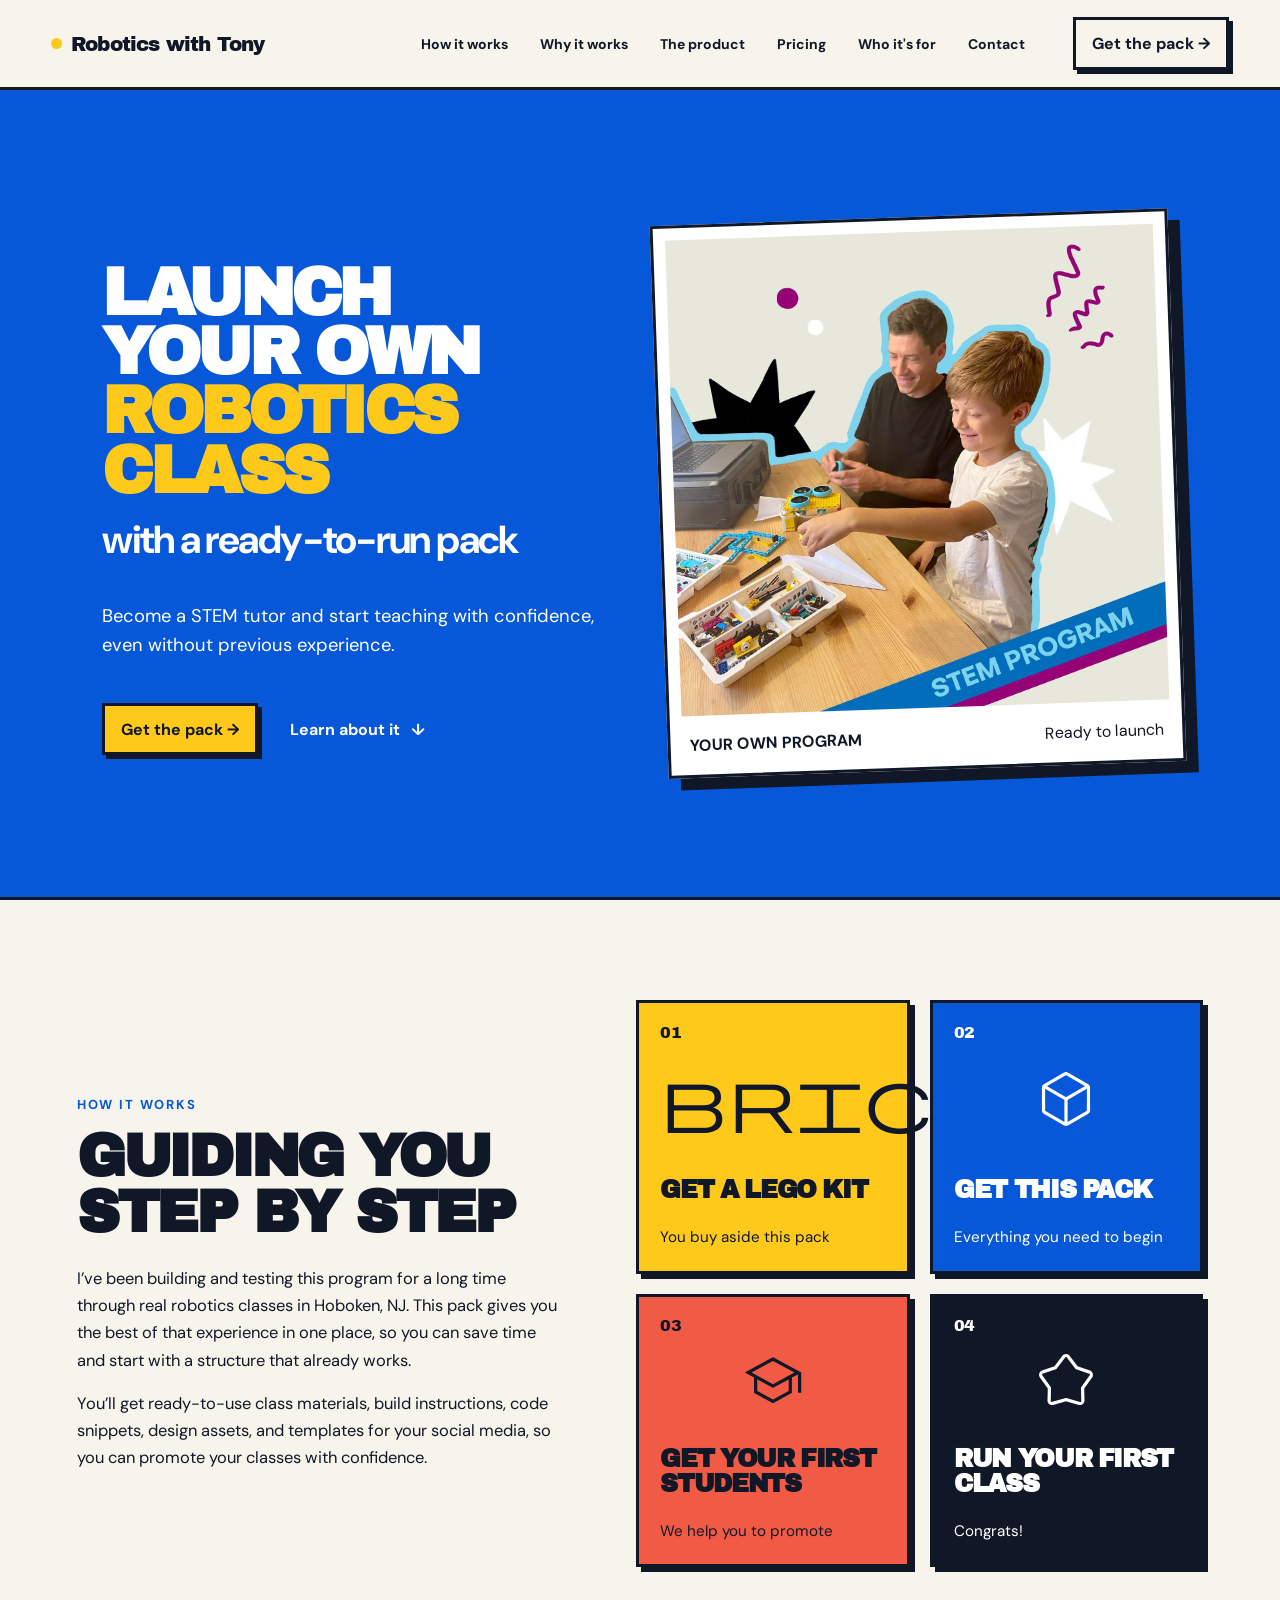
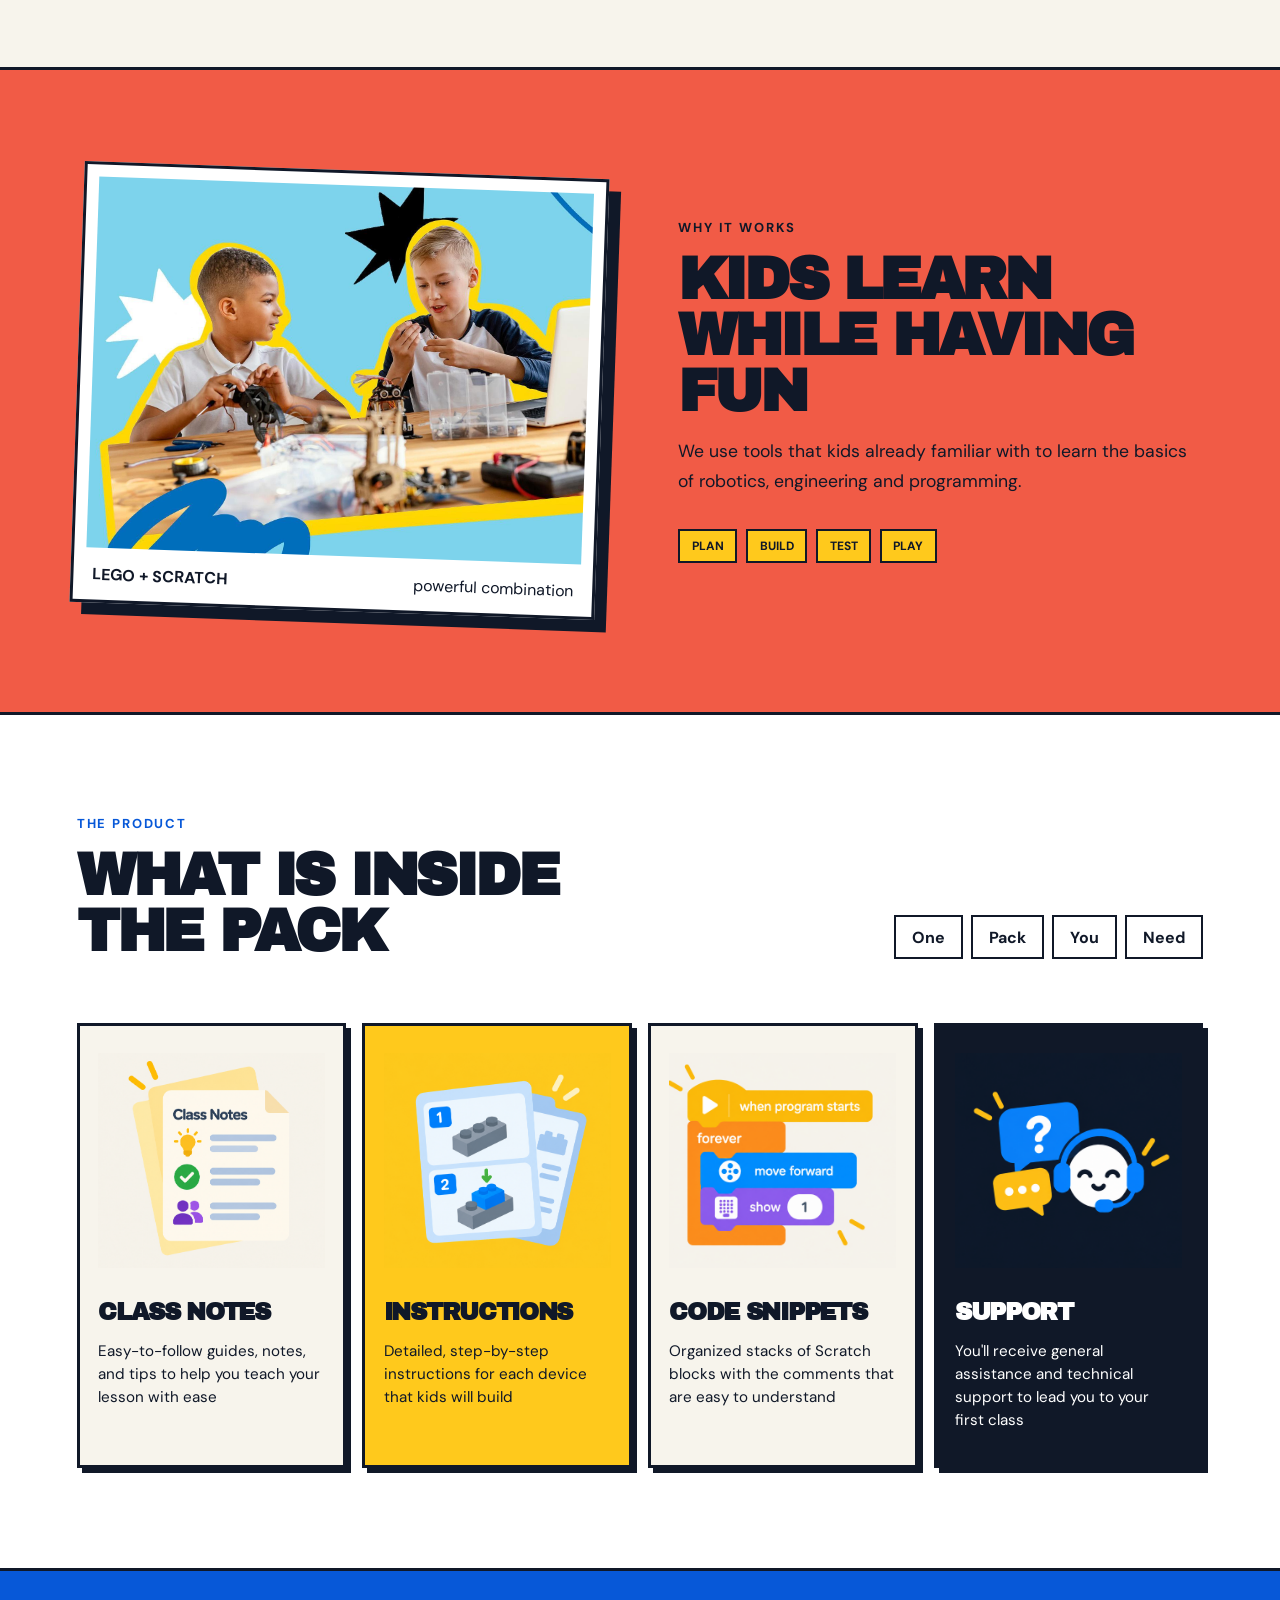
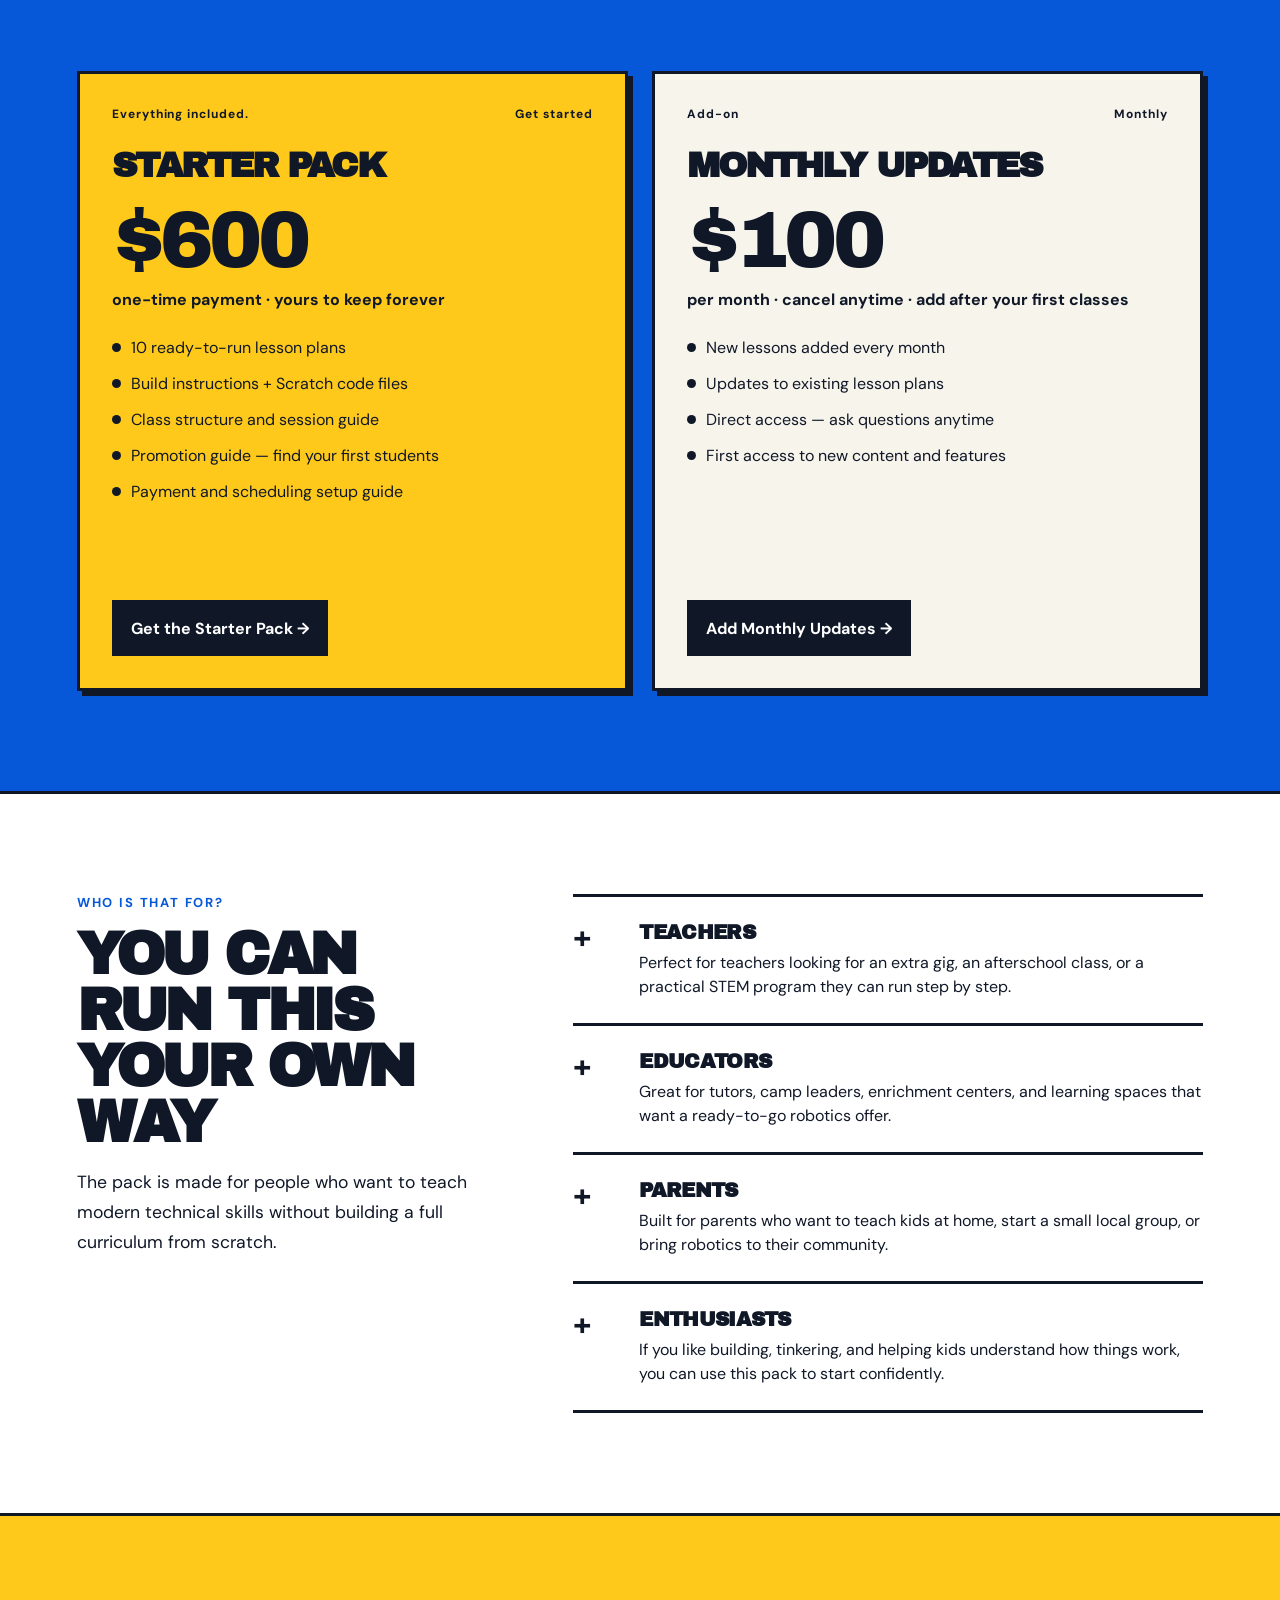
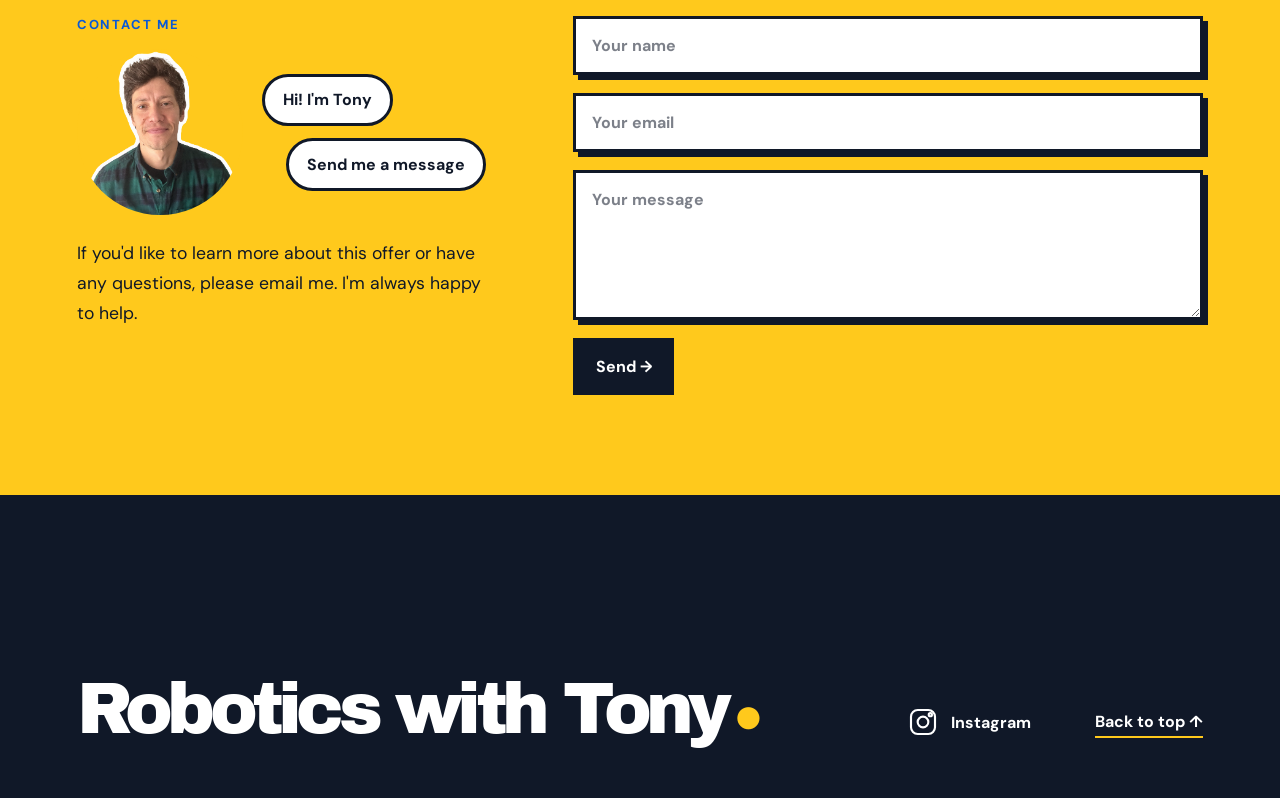
==== commit ec8bc1b3: "Refine mobile layout" ====
--- a/index.html
+++ b/index.html
@@ -11,6 +11,7 @@
 <body>
   <header class="site-header">
     <a class="brand" href="#top" aria-label="Robotics with Tony home"><span class="brand-dot" aria-hidden="true"></span><span>Robotics with Tony</span></a>
+    <a class="mobile-instagram" href="https://www.instagram.com/pixl_robotics/" target="_blank" rel="noreferrer" aria-label="Open pixl_robotics on Instagram"><svg viewBox="0 0 24 24" aria-hidden="true"><rect x="3" y="3" width="18" height="18" rx="5"></rect><circle cx="12" cy="12" r="4"></circle><circle cx="17.5" cy="6.5" r="1.2"></circle></svg></a>
     <button class="menu" type="button" aria-expanded="false" aria-controls="main-nav">Menu</button>
     <nav id="main-nav" aria-label="Main navigation">
       <a href="#journey">How it works</a><a href="#project">Why it works</a><a href="#lessons">The product</a><a href="#pricing">Pricing</a><a href="#audience">Who it's for</a><a href="#pack">Contact</a>
@@ -80,9 +81,6 @@
             <li>Class structure and session guide</li>
             <li>Promotion guide — find your first students</li>
             <li>Payment and scheduling setup guide</li>
-            <li>Parent communication templates</li>
-            <li>Instagram content templates</li>
-            <li>Brand and style book</li>
           </ul>
           <a class="pricing-button" href="payment.html?plan=starter">Get the Starter Pack →</a>
         </article>
--- a/styles.css
+++ b/styles.css
@@ -39,6 +39,7 @@
 footer .footer-mark span{display:inline-block;font-size:.72em;margin-left:.12em}
 footer .footer-instagram{display:inline-flex;align-items:center;gap:.75rem;font-weight:700;border-bottom:0;padding-bottom:0}
 footer .footer-instagram svg{width:32px;height:32px;fill:none;stroke:white;stroke-width:1.6}
+.mobile-instagram{display:none}
 .story{display:grid;align-items:center;min-height:560px;padding:100px 6vw;background:#F7F4EC;border-bottom:0}
 .story-intro{display:grid;align-content:center;justify-items:start;width:100%}
 .story-title-row{display:flex;align-items:center;gap:2rem;margin-bottom:1.8rem}
@@ -133,9 +134,11 @@
 .thanks-card p:not(.kicker){max-width:560px;font-size:1.2rem;line-height:1.6;margin:0 0 2rem}
 .mobile-slider-dots{display:none}
 @media(max-width:620px){
-  .site-header{position:fixed;top:14px;right:14px;width:auto;height:auto;padding:0;background:transparent;border:0;z-index:50}
+  .site-header{position:fixed;top:14px;right:14px;width:auto;height:auto;padding:0;background:transparent;border:0;z-index:50;display:flex;align-items:center;gap:.6rem}
   .brand{display:none}
   .menu{display:block;margin-left:0;background:var(--paper)}
+  .mobile-instagram{display:grid;place-items:center;width:42px;height:42px;border:var(--line);background:var(--paper);color:var(--ink)}
+  .mobile-instagram svg{width:22px;height:22px;fill:none;stroke:currentColor;stroke-width:1.7}
   .site-header nav.open{position:fixed;top:64px;left:5vw;right:5vw;border:var(--line);padding:1.2rem;background:var(--paper);box-shadow:5px 5px 0 var(--ink)}
   .hero{padding:56px 5vw;gap:2rem}
   .hero-title{font-size:clamp(2.65rem,14vw,4.6rem)}
@@ -150,10 +153,10 @@
   .journey .steps{width:100%;justify-self:stretch}
   .journey .step{aspect-ratio:1/1;min-height:270px;border:var(--line)!important}
   .lessons .lesson-grid{width:100%;margin-left:0}
-  .lessons .lesson-grid.mobile-slider{gap:72px!important;scroll-padding-inline:20px;padding:0 20px 12px;margin:0;width:100%}
-  .lessons .lesson-grid.mobile-slider>article{flex:0 0 calc(100% - 40px);max-width:calc(100% - 40px);scroll-snap-align:start}
-  .lessons .lesson{min-height:552px;padding:1.25rem;justify-content:flex-start}
-  .lessons .snippet-art{height:285px;margin:.5rem 0 2.25rem;background:transparent}
+  .lessons .lesson-grid.mobile-slider{gap:72px!important;scroll-padding-inline:24px;padding:0 24px 12px;margin:0;width:100%}
+  .lessons .lesson-grid.mobile-slider>article{flex:0 0 calc(100% - 48px);max-width:calc(100% - 48px);scroll-snap-align:start}
+  .lessons .lesson{min-height:500px;padding:1.25rem;justify-content:flex-start}
+  .lessons .snippet-art{height:235px;margin:.5rem 0 1.65rem;background:transparent}
   .lessons .snippet-art img{object-fit:contain}
   .lessons .lesson h3{margin-top:0}
   .lessons .lesson p{overflow-wrap:break-word}
